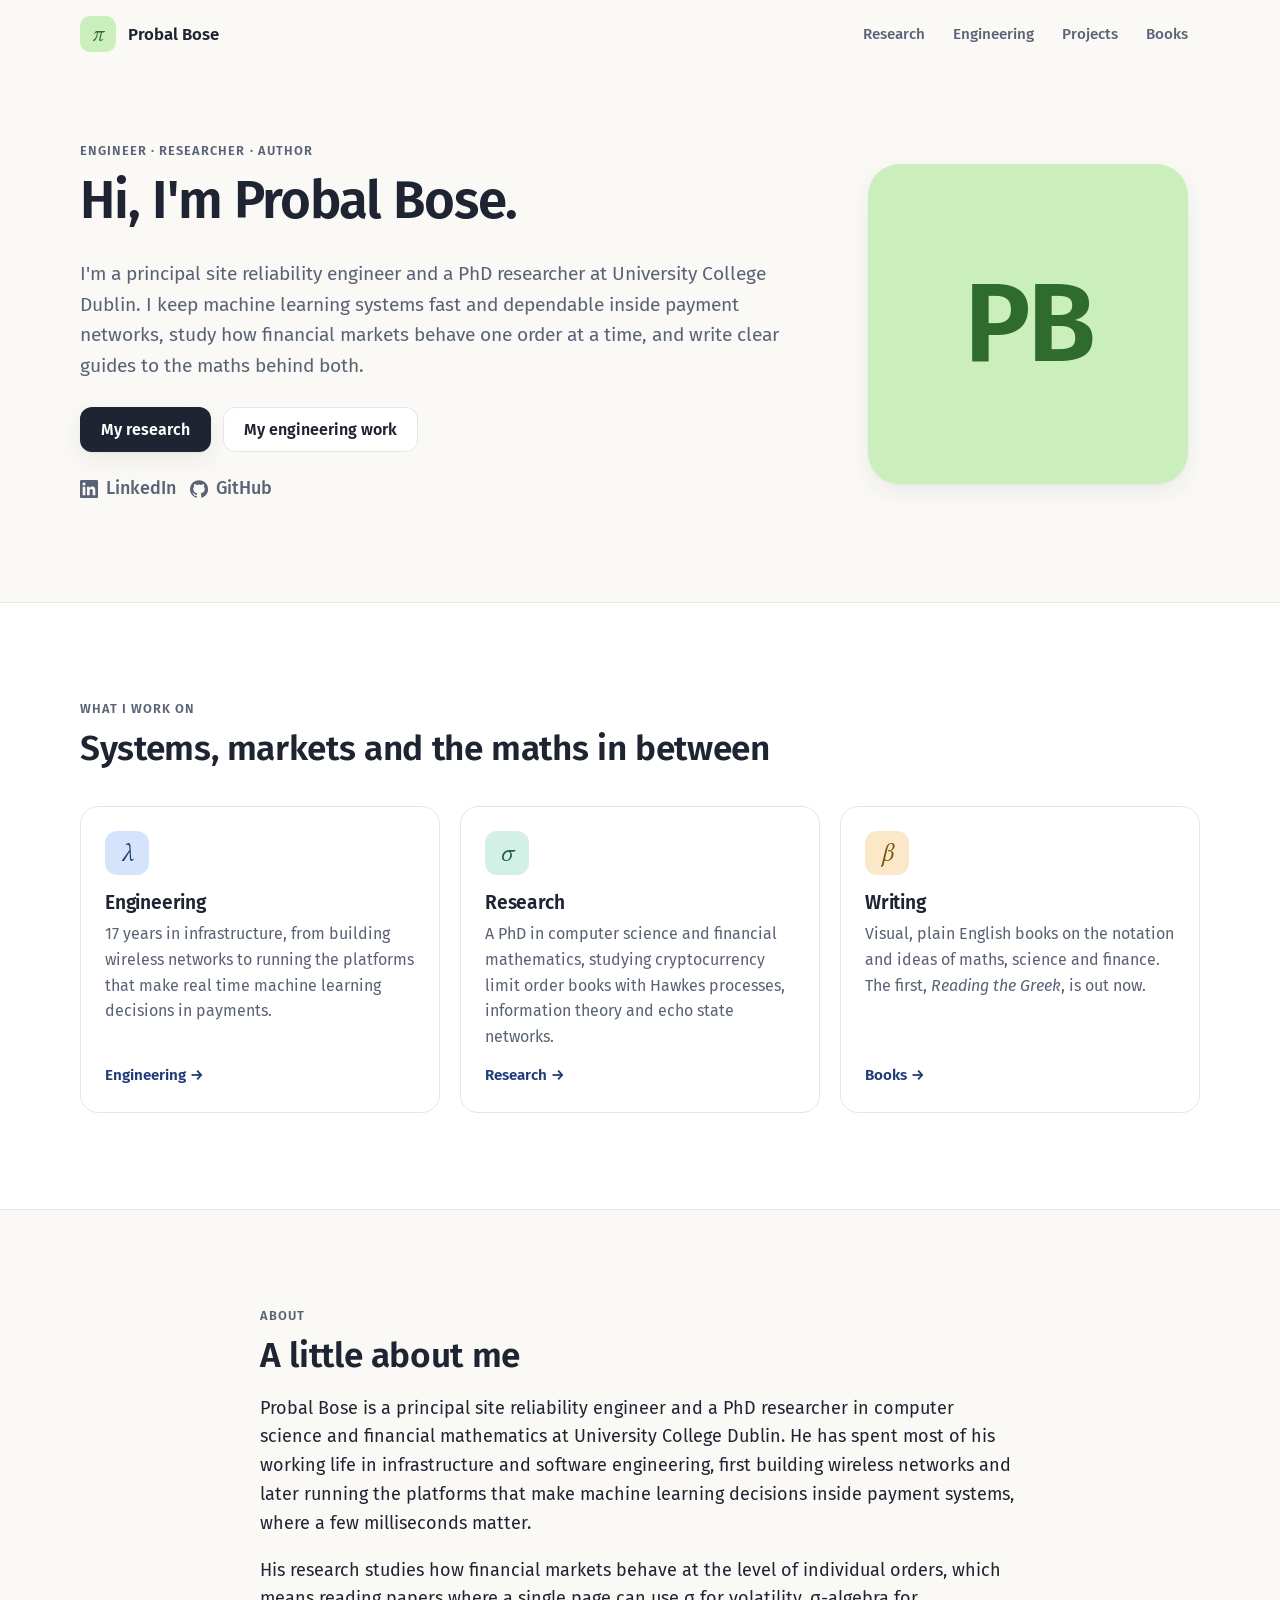
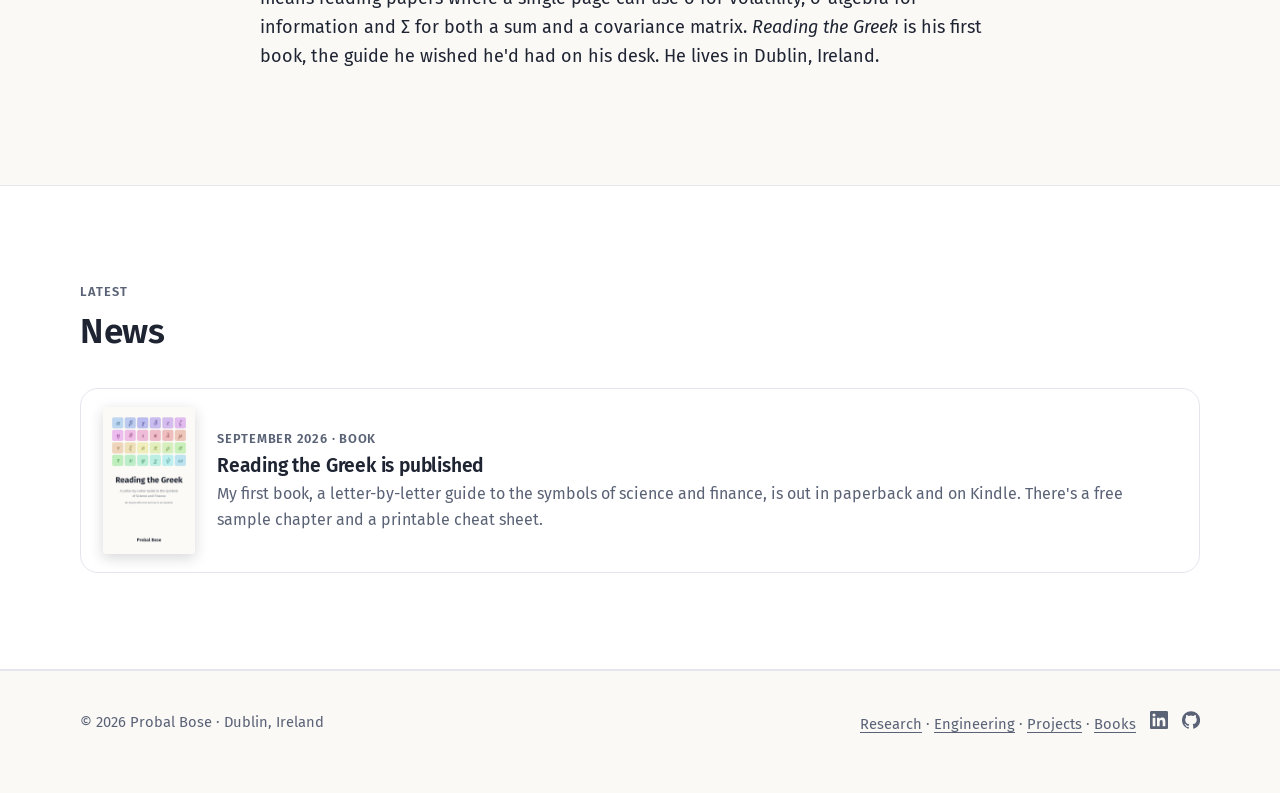
==== index.html @ 9f39d34f "First version of probalbose.com" ====
<!doctype html>
<html lang="en-GB">
<head>
<meta charset="utf-8">
<meta name="viewport" content="width=device-width, initial-scale=1">
<title>Probal Bose · engineer, researcher and author</title>
<meta name="description" content="Probal Bose is a principal site reliability engineer in payments, a PhD researcher in computer science and financial mathematics at University College Dublin, and an author.">
<link rel="canonical" href="https://probalbose.com/">
<meta property="og:type" content="website">
<meta property="og:title" content="Probal Bose">
<meta property="og:description" content="Probal Bose is a principal site reliability engineer in payments, a PhD researcher in computer science and financial mathematics at University College Dublin, and an author.">
<meta property="og:url" content="https://probalbose.com/">
<meta property="og:image" content="https://probalbose.com/assets/img/social-card-home.png">
<meta name="twitter:card" content="summary_large_image">
<meta name="theme-color" content="#FAF9F6">
<link rel="icon" href="/favicon.svg" type="image/svg+xml">
<link rel="apple-touch-icon" href="/apple-touch-icon.png">
<link rel="preload" href="/assets/fonts/FiraSans-Regular.woff2" as="font" type="font/woff2" crossorigin>
<link rel="stylesheet" href="/assets/css/site.css">
<script type="application/ld+json">{
 "@context": "https://schema.org",
 "@type": "Person",
 "name": "Probal Bose",
 "url": "https://probalbose.com/",
 "jobTitle": "Principal Site Reliability Engineer",
 "affiliation": {
  "@type": "CollegeOrUniversity",
  "name": "University College Dublin"
 },
 "homeLocation": {
  "@type": "Place",
  "name": "Dublin, Ireland"
 },
 "sameAs": [
  "https://www.linkedin.com/in/probal-bose-principal-site-reliability-engineer",
  "https://github.com/probalbose",
  "https://www.amazon.com/dp/B0HLDSG5Z5"
 ]
}</script>
</head>
<body>
<a class="skip" href="#main">Skip to content</a>

<header class="site-head">
  <div class="wrap">
    <a class="brand" href="/" aria-label="Probal Bose, home"><span class="mark" aria-hidden="true">π</span><span class="name">Probal Bose</span></a>
    <nav class="nav" aria-label="Main"><a href="/research/">Research</a><a href="/engineering/">Engineering</a><a href="/projects/">Projects</a><a href="/books/">Books</a></nav>
  </div>
</header>

<main id="main">
<section class="hero home-hero">
    <div class="wrap">
      <div>
        <p class="eyebrow">Engineer · Researcher · Author</p>
        <h1>Hi, I'm Probal Bose.</h1>
        <p class="lede">I'm a principal site reliability engineer and a PhD researcher at University College Dublin. I keep machine learning systems fast and dependable inside payment networks, study how financial markets behave one order at a time, and write clear guides to the maths behind both.</p>
        <div class="btns">
          <a class="btn btn-primary" href="/research/">My research</a>
          <a class="btn btn-soft" href="/engineering/">My engineering work</a>
        </div>
        <span class="social btn-row"><a href="https://www.linkedin.com/in/probal-bose-principal-site-reliability-engineer" rel="me noopener" aria-label="LinkedIn"><svg viewBox="0 0 24 24" aria-hidden="true"><path fill="currentColor" d="M20.45 20.45h-3.56v-5.57c0-1.33-.02-3.04-1.85-3.04-1.85 0-2.14 1.45-2.14 2.94v5.67H9.35V9h3.41v1.56h.05c.48-.9 1.64-1.85 3.37-1.85 3.6 0 4.27 2.37 4.27 5.46v6.28zM5.34 7.43a2.06 2.06 0 1 1 0-4.13 2.06 2.06 0 0 1 0 4.13zM7.12 20.45H3.56V9h3.56v11.45zM22.22 0H1.77C.79 0 0 .77 0 1.73v20.54C0 23.23.79 24 1.77 24h20.45c.98 0 1.78-.77 1.78-1.73V1.73C24 .77 23.2 0 22.22 0z"/></svg><span>LinkedIn</span></a><a href="https://github.com/probalbose" rel="me noopener" aria-label="GitHub"><svg viewBox="0 0 24 24" aria-hidden="true"><path fill="currentColor" d="M12 .3a12 12 0 0 0-3.8 23.38c.6.12.83-.26.83-.57v-2c-3.34.73-4.04-1.61-4.04-1.61-.55-1.39-1.34-1.76-1.34-1.76-1.08-.74.09-.73.09-.73 1.2.09 1.83 1.24 1.83 1.24 1.07 1.83 2.8 1.3 3.49 1 .1-.78.42-1.3.76-1.6-2.67-.3-5.47-1.33-5.47-5.93 0-1.31.47-2.38 1.24-3.22-.14-.3-.54-1.52.1-3.18 0 0 1-.32 3.3 1.23a11.5 11.5 0 0 1 6 0c2.28-1.55 3.29-1.23 3.29-1.23.64 1.66.24 2.88.12 3.18a4.65 4.65 0 0 1 1.23 3.22c0 4.61-2.8 5.63-5.48 5.92.42.36.81 1.1.81 2.22v3.29c0 .32.21.7.82.58A12 12 0 0 0 12 .3"/></svg><span>GitHub</span></a></span>
      </div>
      <div class="portrait-col"><div class="portrait" role="img" aria-label="Probal Bose"><span>PB</span></div></div>
    </div>
  </section>

  <section class="band" aria-labelledby="work-title">
    <div class="wrap">
      <div class="section-head">
        <p class="eyebrow">What I work on</p>
        <h2 id="work-title">Systems, markets and the maths in between</h2>
      </div>
      <div class="cards three">
        <a class="card link-card" href="/engineering/">
          <div class="icon" style="background:var(--maths-chip);color:var(--maths-text)">λ</div>
          <h3>Engineering</h3>
          <p>17 years in infrastructure, from building wireless networks to running the platforms that make real time machine learning decisions in payments.</p>
          <span class="more">Engineering →</span>
        </a>
        <a class="card link-card" href="/research/">
          <div class="icon" style="background:var(--stats-chip);color:var(--stats-text)">σ</div>
          <h3>Research</h3>
          <p>A PhD in computer science and financial mathematics, studying cryptocurrency limit order books with Hawkes processes, information theory and echo state networks.</p>
          <span class="more">Research →</span>
        </a>
        <a class="card link-card" href="/books/">
          <div class="icon" style="background:var(--finance-chip);color:var(--finance-text)">β</div>
          <h3>Writing</h3>
          <p>Visual, plain English books on the notation and ideas of maths, science and finance. The first, <i>Reading the Greek</i>, is out now.</p>
          <span class="more">Books →</span>
        </a>
      </div>
    </div>
  </section>

  <section aria-labelledby="about-title">
    <div class="wrap narrow">
      <p class="eyebrow">About</p>
      <h2 id="about-title">A little about me</h2>
      <p>Probal Bose is a principal site reliability engineer and a PhD researcher in computer science and financial mathematics at University College Dublin. He has spent most of his working life in infrastructure and software engineering, first building wireless networks and later running the platforms that make machine learning decisions inside payment systems, where a few milliseconds matter.</p>
      <p>His research studies how financial markets behave at the level of individual orders, which means reading papers where a single page can use σ for volatility, σ-algebra for information and Σ for both a sum and a covariance matrix. <i>Reading the Greek</i> is his first book, the guide he wished he'd had on his desk. He lives in Dublin, Ireland.</p>
    </div>
  </section>

  <section class="band" aria-labelledby="latest-title">
    <div class="wrap">
      <div class="section-head">
        <p class="eyebrow">Latest</p>
        <h2 id="latest-title">News</h2>
      </div>
      <div class="news">
        <a class="news-item" href="/books/reading-the-greek/">
          <img src="/assets/img/cover.webp" width="800" height="1280" loading="lazy" alt="The cover of Reading the Greek">
          <div>
            <p class="date">September 2026 · Book</p>
            <h3>Reading the Greek is published</h3>
            <p>My first book, a letter-by-letter guide to the symbols of science and finance, is out in paperback and on Kindle. There's a free sample chapter and a printable cheat sheet.</p>
          </div>
        </a>
      </div>
    </div>
  </section>
</main>

<footer class="site-foot">
  <div class="wrap">
    <span>© 2026 Probal Bose · Dublin, Ireland</span>
    <span class="foot-links"><a href="/research/">Research</a> · <a href="/engineering/">Engineering</a> · <a href="/projects/">Projects</a> · <a href="/books/">Books</a><span class="social foot-social"><a href="https://www.linkedin.com/in/probal-bose-principal-site-reliability-engineer" rel="me noopener" aria-label="LinkedIn"><svg viewBox="0 0 24 24" aria-hidden="true"><path fill="currentColor" d="M20.45 20.45h-3.56v-5.57c0-1.33-.02-3.04-1.85-3.04-1.85 0-2.14 1.45-2.14 2.94v5.67H9.35V9h3.41v1.56h.05c.48-.9 1.64-1.85 3.37-1.85 3.6 0 4.27 2.37 4.27 5.46v6.28zM5.34 7.43a2.06 2.06 0 1 1 0-4.13 2.06 2.06 0 0 1 0 4.13zM7.12 20.45H3.56V9h3.56v11.45zM22.22 0H1.77C.79 0 0 .77 0 1.73v20.54C0 23.23.79 24 1.77 24h20.45c.98 0 1.78-.77 1.78-1.73V1.73C24 .77 23.2 0 22.22 0z"/></svg><span>LinkedIn</span></a><a href="https://github.com/probalbose" rel="me noopener" aria-label="GitHub"><svg viewBox="0 0 24 24" aria-hidden="true"><path fill="currentColor" d="M12 .3a12 12 0 0 0-3.8 23.38c.6.12.83-.26.83-.57v-2c-3.34.73-4.04-1.61-4.04-1.61-.55-1.39-1.34-1.76-1.34-1.76-1.08-.74.09-.73.09-.73 1.2.09 1.83 1.24 1.83 1.24 1.07 1.83 2.8 1.3 3.49 1 .1-.78.42-1.3.76-1.6-2.67-.3-5.47-1.33-5.47-5.93 0-1.31.47-2.38 1.24-3.22-.14-.3-.54-1.52.1-3.18 0 0 1-.32 3.3 1.23a11.5 11.5 0 0 1 6 0c2.28-1.55 3.29-1.23 3.29-1.23.64 1.66.24 2.88.12 3.18a4.65 4.65 0 0 1 1.23 3.22c0 4.61-2.8 5.63-5.48 5.92.42.36.81 1.1.81 2.22v3.29c0 .32.21.7.82.58A12 12 0 0 0 12 .3"/></svg><span>GitHub</span></a></span></span>
  </div>
</footer>

<script src="/assets/js/letters.js"></script>
<script src="/assets/js/main.js"></script>
</body>
</html>
---- assets/css/site.css ----
/* probalbose.com: styled after Reading the Greek (pastel tiles, 4 field colours,
   Fira Sans for text, Libertinus Serif italic for Greek letters). */

@font-face { font-family: "Fira Sans"; src: url("../fonts/FiraSans-Regular.woff2") format("woff2"); font-weight: 400; font-display: swap; }
@font-face { font-family: "Fira Sans"; src: url("../fonts/FiraSans-Italic.woff2") format("woff2"); font-weight: 400; font-style: italic; font-display: swap; }
@font-face { font-family: "Fira Sans"; src: url("../fonts/FiraSans-Medium.woff2") format("woff2"); font-weight: 500; font-display: swap; }
@font-face { font-family: "Fira Sans"; src: url("../fonts/FiraSans-SemiBold.woff2") format("woff2"); font-weight: 600; font-display: swap; }
@font-face { font-family: "Fira Mono"; src: url("../fonts/FiraMono-Regular.woff2") format("woff2"); font-weight: 400; font-display: swap; }
@font-face { font-family: "Libertinus Serif"; src: url("../fonts/LibertinusSerif-Regular.woff2") format("woff2"); font-weight: 400; font-display: swap; }
@font-face { font-family: "Libertinus Serif"; src: url("../fonts/LibertinusSerif-Italic.woff2") format("woff2"); font-weight: 400; font-style: italic; font-display: swap; }
@font-face { font-family: "Libertinus Serif"; src: url("../fonts/LibertinusSerif-Semibold.woff2") format("woff2"); font-weight: 600; font-display: swap; }

:root {
  color-scheme: light;
  --paper: #FAF9F6;
  --card: #FFFFFF;
  --ink: #1F2433;
  --soft: #5A6276;
  --faint: #8A91A3;
  --rule: #E4E6EC;
  --accent: #1E3A78;

  --maths-line: #4C7BD9;   --maths-chip: #D6E4FB;   --maths-text: #1E3A78;   --maths-tint: #F4F8FE;
  --physics-line: #8B6FD6; --physics-chip: #E4DBFA; --physics-text: #4B2F8F; --physics-tint: #F8F5FE;
  --stats-line: #3AA586;   --stats-chip: #D2F0E6;   --stats-text: #1D5E4B;   --stats-tint: #F3FBF8;
  --finance-line: #DE9B3A; --finance-chip: #FBE8C8; --finance-text: #7A4E0F; --finance-tint: #FFFAF1;

  --sigma-tint: #CAEFBC; --sigma-deep: #2E6B2C;

  --radius: 18px;
  --shadow: 0 1px 2px rgba(31, 36, 51, .05), 0 8px 24px rgba(31, 36, 51, .07);
  --wrap: 1120px;
}

*, *::before, *::after { box-sizing: border-box; }
html { -webkit-text-size-adjust: 100%; scroll-behavior: smooth; }
body {
  margin: 0; background: var(--paper); color: var(--ink);
  font: 400 18px/1.6 "Fira Sans", system-ui, -apple-system, "Segoe UI", sans-serif;
  -webkit-font-smoothing: antialiased; text-rendering: optimizeLegibility;
}
img { max-width: 100%; height: auto; display: block; }
a { color: var(--accent); text-underline-offset: 3px; text-decoration-thickness: 1px; }
a:hover { text-decoration-thickness: 2px; }
:focus-visible { outline: 3px solid var(--maths-line); outline-offset: 3px; border-radius: 6px; }
h1, h2, h3 { text-wrap: balance; line-height: 1.2; letter-spacing: -.01em; margin: 0 0 .5em; font-weight: 600; }
h1 { font-size: clamp(2.1rem, 4.6vw, 3.3rem); letter-spacing: -.02em; }
h2 { font-size: clamp(1.6rem, 3vw, 2.2rem); }
h3 { font-size: 1.2rem; }
p { margin: 0 0 1em; }
.greek { font-family: "Libertinus Serif", serif; font-style: italic; font-weight: 400; }
.mono { font-family: "Fira Mono", ui-monospace, monospace; font-size: .9em; }
.wrap { width: min(var(--wrap), 100% - 32px); margin-inline: auto; }
.lede { font-size: 1.2rem; color: var(--soft); max-width: 38em; }
.eyebrow { font-size: .8rem; font-weight: 600; letter-spacing: .08em; text-transform: uppercase; color: var(--soft); margin-bottom: .6em; }
.skip { position: absolute; left: -999px; top: 8px; background: var(--card); padding: 8px 14px; border-radius: 8px; z-index: 10; }
.skip:focus { left: 16px; }

/* header */
.site-head { position: sticky; top: 0; z-index: 5; background: color-mix(in srgb, var(--paper) 88%, transparent);
  backdrop-filter: saturate(1.4) blur(10px); -webkit-backdrop-filter: saturate(1.4) blur(10px); border-bottom: 1px solid transparent; }
.site-head.scrolled { border-bottom-color: var(--rule); }
.site-head .wrap { display: flex; align-items: center; justify-content: space-between; gap: 16px; height: 68px; }
.brand { display: inline-flex; align-items: center; gap: 12px; color: var(--ink); text-decoration: none; font-weight: 600; font-size: 1.05rem; }
.brand .mark { width: 36px; height: 36px; border-radius: 10px; display: grid; place-items: center;
  background: var(--sigma-tint); color: var(--sigma-deep); font: italic 400 22px/1 "Libertinus Serif", serif; }
.nav { display: flex; gap: 4px; }
.nav a { color: var(--soft); text-decoration: none; font-weight: 500; font-size: .95rem; padding: 8px 12px; border-radius: 10px; }
.nav a:hover, .nav a[aria-current="page"] { color: var(--ink); background: rgba(31, 36, 51, .06); }

/* buttons */
.btns { display: flex; flex-wrap: wrap; gap: 12px; margin-top: 1.4em; }
.btn { display: inline-flex; align-items: center; gap: 10px; padding: 12px 20px; border-radius: 12px; font-weight: 600; font-size: 1rem;
  text-decoration: none; border: 1px solid transparent; transition: transform .15s ease, box-shadow .15s ease; line-height: 1.2; }
.btn:hover { transform: translateY(-1px); text-decoration: none; }
.btn-primary { background: var(--ink); color: #fff; box-shadow: var(--shadow); }
.btn-soft { background: var(--card); color: var(--ink); border-color: var(--rule); }
.btn small { font-weight: 400; color: inherit; opacity: .75; white-space: nowrap; }

/* sections */
section { padding: clamp(56px, 8vw, 96px) 0; }
.section-head { max-width: 44em; margin-bottom: 36px; }
.band { background: var(--card); border-block: 1px solid var(--rule); }

/* hero */
.hero { padding-top: clamp(40px, 6vw, 72px); }
.hero .wrap { display: grid; grid-template-columns: 1.1fr .9fr; gap: clamp(32px, 5vw, 64px); align-items: center; }
.hero h1 .wave { color: var(--sigma-deep); }
.tiles { display: grid; grid-template-columns: repeat(6, 1fr); gap: 10px; }
.tiles span { aspect-ratio: 1; border-radius: 14px; display: grid; place-items: center;
  font: italic 400 clamp(22px, 2.6vw, 34px)/1 "Libertinus Serif", serif; }

/* book feature */
.hero .wrap.book { grid-template-columns: minmax(220px, 360px) 1fr; }
.book { display: grid; grid-template-columns: minmax(220px, 340px) 1fr; gap: clamp(28px, 5vw, 64px); align-items: center; }
.cover { border-radius: 6px; box-shadow: 0 2px 4px rgba(0,0,0,.08), 0 18px 40px rgba(31,36,51,.18); }
.book h2 .sub { display: block; font-size: .55em; font-weight: 400; color: var(--soft); margin-top: .5em; letter-spacing: 0; line-height: 1.35; }
.chips { display: flex; flex-wrap: wrap; gap: 8px; margin: 18px 0; }
.chip { font-size: .8rem; font-weight: 600; padding: 5px 12px; border-radius: 99px; }
.chip.maths { background: var(--maths-chip); color: var(--maths-text); }
.chip.physics { background: var(--physics-chip); color: var(--physics-text); }
.chip.stats { background: var(--stats-chip); color: var(--stats-text); }
.chip.finance { background: var(--finance-chip); color: var(--finance-text); }

/* cards */
.cards { display: grid; grid-template-columns: repeat(auto-fit, minmax(240px, 1fr)); gap: 20px; }
.card { background: var(--card); border: 1px solid var(--rule); border-radius: var(--radius); padding: 24px; }
.card h3 { margin-bottom: .4em; }
.card p { color: var(--soft); margin: 0; font-size: 1rem; }
.card .icon { width: 44px; height: 44px; border-radius: 12px; display: grid; place-items: center; margin-bottom: 16px;
  font: italic 400 26px/1 "Libertinus Serif", serif; }

/* about */
.about { display: grid; grid-template-columns: 1fr 1.4fr; gap: clamp(28px, 5vw, 64px); align-items: start; }
.about .portrait { aspect-ratio: 1; border-radius: 28px; background: var(--sigma-tint); display: grid; place-items: center;
  color: var(--sigma-deep); font: italic 400 clamp(96px, 14vw, 160px)/1 "Libertinus Serif", serif; }
.facts { list-style: none; padding: 0; margin: 20px 0 0; display: grid; gap: 10px; }
.facts li { display: flex; gap: 12px; align-items: baseline; color: var(--soft); }
.facts li b { color: var(--ink); font-weight: 600; min-width: 7.5em; }

/* downloads */
.downloads { display: grid; grid-template-columns: repeat(auto-fit, minmax(300px, 1fr)); gap: 24px; }
.download { background: var(--card); border: 1px solid var(--rule); border-radius: var(--radius); overflow: hidden; display: flex; flex-direction: column; }
.download .preview { background: #EEF0F4; padding: 28px 28px 0; height: 280px; overflow: hidden; }
.download .preview img { border-radius: 6px 6px 0 0; box-shadow: 0 6px 24px rgba(31,36,51,.16); margin-inline: auto; width: 82%; }
.download .body { padding: 24px; display: flex; flex-direction: column; gap: 6px; flex: 1; }
.download .body p { color: var(--soft); font-size: 1rem; }
.download .btn { align-self: flex-start; margin-top: auto; }

/* book page */
.buy-grid { display: grid; grid-template-columns: repeat(auto-fit, minmax(230px, 1fr)); gap: 14px; margin-top: 22px; }
.store { background: var(--card); border: 1px solid var(--rule); border-radius: 14px; padding: 16px 18px; }
.store h3 { font-size: 1rem; margin-bottom: 10px; }
.store a { display: flex; justify-content: space-between; gap: 8px; padding: 8px 0; border-top: 1px solid var(--rule); text-decoration: none; color: var(--ink); font-weight: 500; font-size: .98rem; }
.store a:first-of-type { border-top: 0; }
.store a span { color: var(--soft); font-weight: 400; }
.store a:hover { color: var(--accent); }
.note { font-size: .9rem; color: var(--faint); margin-top: 12px; }

.fields { display: grid; grid-template-columns: repeat(4, 1fr); gap: 18px; }
.field { border-radius: var(--radius); overflow: hidden; background: var(--card); border: 1px solid var(--rule); }
.field img { width: 100%; }
.field .body { padding: 16px 18px 20px; }
.field h3 { font-size: 1.05rem; margin-bottom: .3em; }
.field p { font-size: .95rem; color: var(--soft); margin: 0; }

.spread { border-radius: var(--radius); overflow: hidden; box-shadow: var(--shadow); background: #ECEEF2; }
.trio { display: grid; grid-template-columns: repeat(3, 1fr); gap: 20px; margin-top: 28px; }
.trio figure { margin: 0; background: var(--card); border: 1px solid var(--rule); border-radius: var(--radius); overflow: hidden; }
.trio figcaption { padding: 14px 18px 18px; font-size: .95rem; color: var(--soft); }
.trio figcaption b { display: block; color: var(--ink); font-size: 1.02rem; margin-bottom: 2px; }

/* letter explorer */
.explorer { display: grid; grid-template-columns: 1fr minmax(300px, 400px); gap: 28px; align-items: start; }
.letter-grid { display: grid; grid-template-columns: repeat(6, 1fr); gap: 10px; }
.letter-grid button { aspect-ratio: 1; border: 0; border-radius: 14px; cursor: pointer; display: grid; place-items: center;
  font: italic 400 clamp(22px, 2.8vw, 36px)/1 "Libertinus Serif", serif; transition: transform .12s ease, box-shadow .12s ease; }
.letter-grid button:hover { transform: translateY(-2px); box-shadow: var(--shadow); }
.letter-grid button[aria-pressed="true"] { box-shadow: 0 0 0 3px var(--ink); }
.letter-card { background: var(--card); border: 1px solid var(--rule); border-radius: var(--radius); overflow: hidden; position: sticky; top: 88px; }
.letter-card .top { display: flex; gap: 16px; align-items: center; padding: 18px 20px; }
.letter-card .big { font: italic 400 52px/1 "Libertinus Serif", serif; min-width: 1.9em; text-align: center; }
.letter-card .name { font-weight: 600; font-size: 1.3rem; }
.letter-card .say { color: var(--ink); font-size: .95rem; }
.letter-card dl { margin: 0; padding: 8px 20px 18px; display: grid; gap: 10px; }
.letter-card dt { font-size: .75rem; font-weight: 600; letter-spacing: .06em; text-transform: uppercase; }
.letter-card dd { margin: 2px 0 0; font-size: .98rem; }
.letter-card dd.none { color: var(--faint); font-style: italic; }
.letter-card dt.maths { color: var(--maths-text); } .letter-card dt.physics { color: var(--physics-text); }
.letter-card dt.stats { color: var(--stats-text); } .letter-card dt.finance { color: var(--finance-text); }

.details { display: grid; grid-template-columns: repeat(4, 1fr); gap: 0; border: 1px solid var(--rule); border-radius: var(--radius); background: var(--card); overflow: hidden; }
.details div { padding: 16px 20px; border-right: 1px solid var(--rule); border-bottom: 1px solid var(--rule); margin: 0 -1px -1px 0; }
.details dt { font-size: .78rem; color: var(--soft); text-transform: uppercase; letter-spacing: .06em; font-weight: 600; }
.details dd { margin: 4px 0 0; font-weight: 500; }

/* footer */
.site-foot { padding: 40px 0 56px; color: var(--soft); font-size: .92rem; border-top: 1px solid var(--rule); }
.site-foot .wrap { display: flex; flex-wrap: wrap; justify-content: space-between; gap: 16px; }
.site-foot a { color: var(--soft); }

/* responsive */
@media (max-width: 900px) {
  .hero .wrap, .book, .about, .explorer { grid-template-columns: 1fr; }
  .hero .tiles { max-width: 460px; }
  .book .cover-col { max-width: 260px; }
  .fields { grid-template-columns: repeat(2, 1fr); }
  .details { grid-template-columns: repeat(2, 1fr); }
  .hero .wrap.book { grid-template-columns: 1fr; }
  .trio { grid-template-columns: 1fr; }
  .letter-card { position: static; }
  .about .portrait { max-width: 220px; }
}
@media (max-width: 560px) {
  body { font-size: 17px; }
  .nav a { padding: 8px 8px; font-size: .9rem; }
  .brand .name { display: none; }
  .fields { grid-template-columns: 1fr; }
  .letter-grid { gap: 7px; }
  .letter-grid button, .tiles span { border-radius: 10px; }
  .download .preview { height: 220px; }
}
@media (prefers-reduced-motion: reduce) { * { transition: none !important; scroll-behavior: auto !important; } }

/* ---- personal site layout (v2) ---- */
.wrap.narrow { width: min(760px, 100% - 32px); }
.page-hero { padding-bottom: clamp(32px, 5vw, 56px); }
.page-hero .wrap { display: block; }
.page-hero h1 { font-size: clamp(2rem, 4.2vw, 3rem); }
.eyebrow a { color: inherit; text-decoration: none; }
.eyebrow a:hover { text-decoration: underline; }

.home-hero .wrap { grid-template-columns: 1.35fr .65fr; }
.portrait-col { display: flex; justify-content: center; }
.portrait { width: min(320px, 100%); aspect-ratio: 1; border-radius: 32px; background: var(--sigma-tint); display: grid; place-items: center;
  box-shadow: var(--shadow); object-fit: cover; }
.portrait span { font: 600 clamp(64px, 9vw, 112px)/1 "Fira Sans", sans-serif; color: var(--sigma-deep); letter-spacing: -.03em; }

.social { display: inline-flex; gap: 14px; align-items: center; }
.social a { display: inline-flex; align-items: center; gap: 8px; color: var(--soft); text-decoration: none; font-weight: 500; }
.social a:hover { color: var(--ink); }
.social svg { width: 18px; height: 18px; }
.social.btn-row { margin-top: 22px; }
.foot-social { margin-left: 14px; }
.foot-social span { display: none; }

.cards.three { grid-template-columns: repeat(3, 1fr); }
.link-card { display: flex; flex-direction: column; text-decoration: none; color: var(--ink); transition: transform .15s ease, box-shadow .15s ease; }
.link-card:hover { transform: translateY(-2px); box-shadow: var(--shadow); }
.link-card p { margin-bottom: 14px; }
.link-card .more { margin-top: auto; font-weight: 600; color: var(--accent); font-size: .95rem; }

.news { display: grid; gap: 16px; }
.news-item { display: grid; grid-template-columns: 92px 1fr; gap: 22px; align-items: center; background: var(--card); border: 1px solid var(--rule);
  border-radius: var(--radius); padding: 18px 22px; text-decoration: none; color: var(--ink); }
.news-item:hover { box-shadow: var(--shadow); }
.news-item img { border-radius: 4px; box-shadow: 0 4px 14px rgba(31,36,51,.18); }
.news-item h3 { margin-bottom: .25em; }
.news-item p { margin: 0; color: var(--soft); font-size: 1rem; }
.news-item .date { font-size: .8rem; font-weight: 600; letter-spacing: .06em; text-transform: uppercase; margin-bottom: 4px; }

.timeline { list-style: none; margin: 24px 0 0; padding: 0; display: grid; gap: 26px; position: relative; }
.timeline::before { content: ""; position: absolute; left: 21px; top: 10px; bottom: 10px; width: 2px; background: var(--rule); }
.timeline li { display: grid; grid-template-columns: 44px 1fr; gap: 18px; position: relative; }
.timeline .dot { width: 44px; height: 44px; border-radius: 12px; display: grid; place-items: center; font: italic 400 24px/1 "Libertinus Serif", serif; }
.timeline h3 { margin: 8px 0 .3em; }
.timeline p { margin: 0; color: var(--soft); }

.projects { display: grid; gap: 22px; }
.project { background: var(--card); border: 1px solid var(--rule); border-radius: var(--radius); padding: 26px 28px; }
.project .p-head { display: flex; gap: 16px; align-items: center; margin-bottom: 14px; }
.project .icon { width: 48px; height: 48px; flex: none; border-radius: 12px; display: grid; place-items: center; font: italic 400 28px/1 "Libertinus Serif", serif; }
.project h2 { font-size: 1.35rem; margin: 0; }
.project p { color: var(--soft); }
.status { margin: 2px 0 0; font-size: .85rem; font-weight: 600; color: var(--soft); }
.status.soon { color: var(--finance-text); }
.tags { display: flex; flex-wrap: wrap; gap: 8px; margin: 0; }
.tags span { font-size: .8rem; font-weight: 500; padding: 4px 10px; border-radius: 99px; background: #F0F1F4; color: var(--soft); }

.book-row { display: grid; grid-template-columns: minmax(180px, 260px) 1fr; gap: clamp(24px, 4vw, 48px); align-items: center; }
.book-row h2 a { color: var(--ink); text-decoration: none; }
.book-row h2 .sub { display: block; font-size: .55em; font-weight: 400; color: var(--soft); margin-top: .5em; letter-spacing: 0; line-height: 1.35; }
.note-lg { font-size: 1.1rem; color: var(--soft); margin: 0; }

@media (max-width: 900px) {
  .home-hero .wrap { grid-template-columns: 1fr; }
  .portrait-col { justify-content: flex-start; }
  .portrait { width: 200px; border-radius: 24px; }
  .cards.three { grid-template-columns: 1fr; }
  .book-row { grid-template-columns: 1fr; }
  .book-row .cover-link { max-width: 220px; }
}
@media (max-width: 560px) {
  .nav { gap: 0; }
  .nav a { padding: 8px 6px; font-size: .85rem; }
  .news-item { grid-template-columns: 64px 1fr; padding: 14px 16px; gap: 14px; }
  .project { padding: 20px; }
}
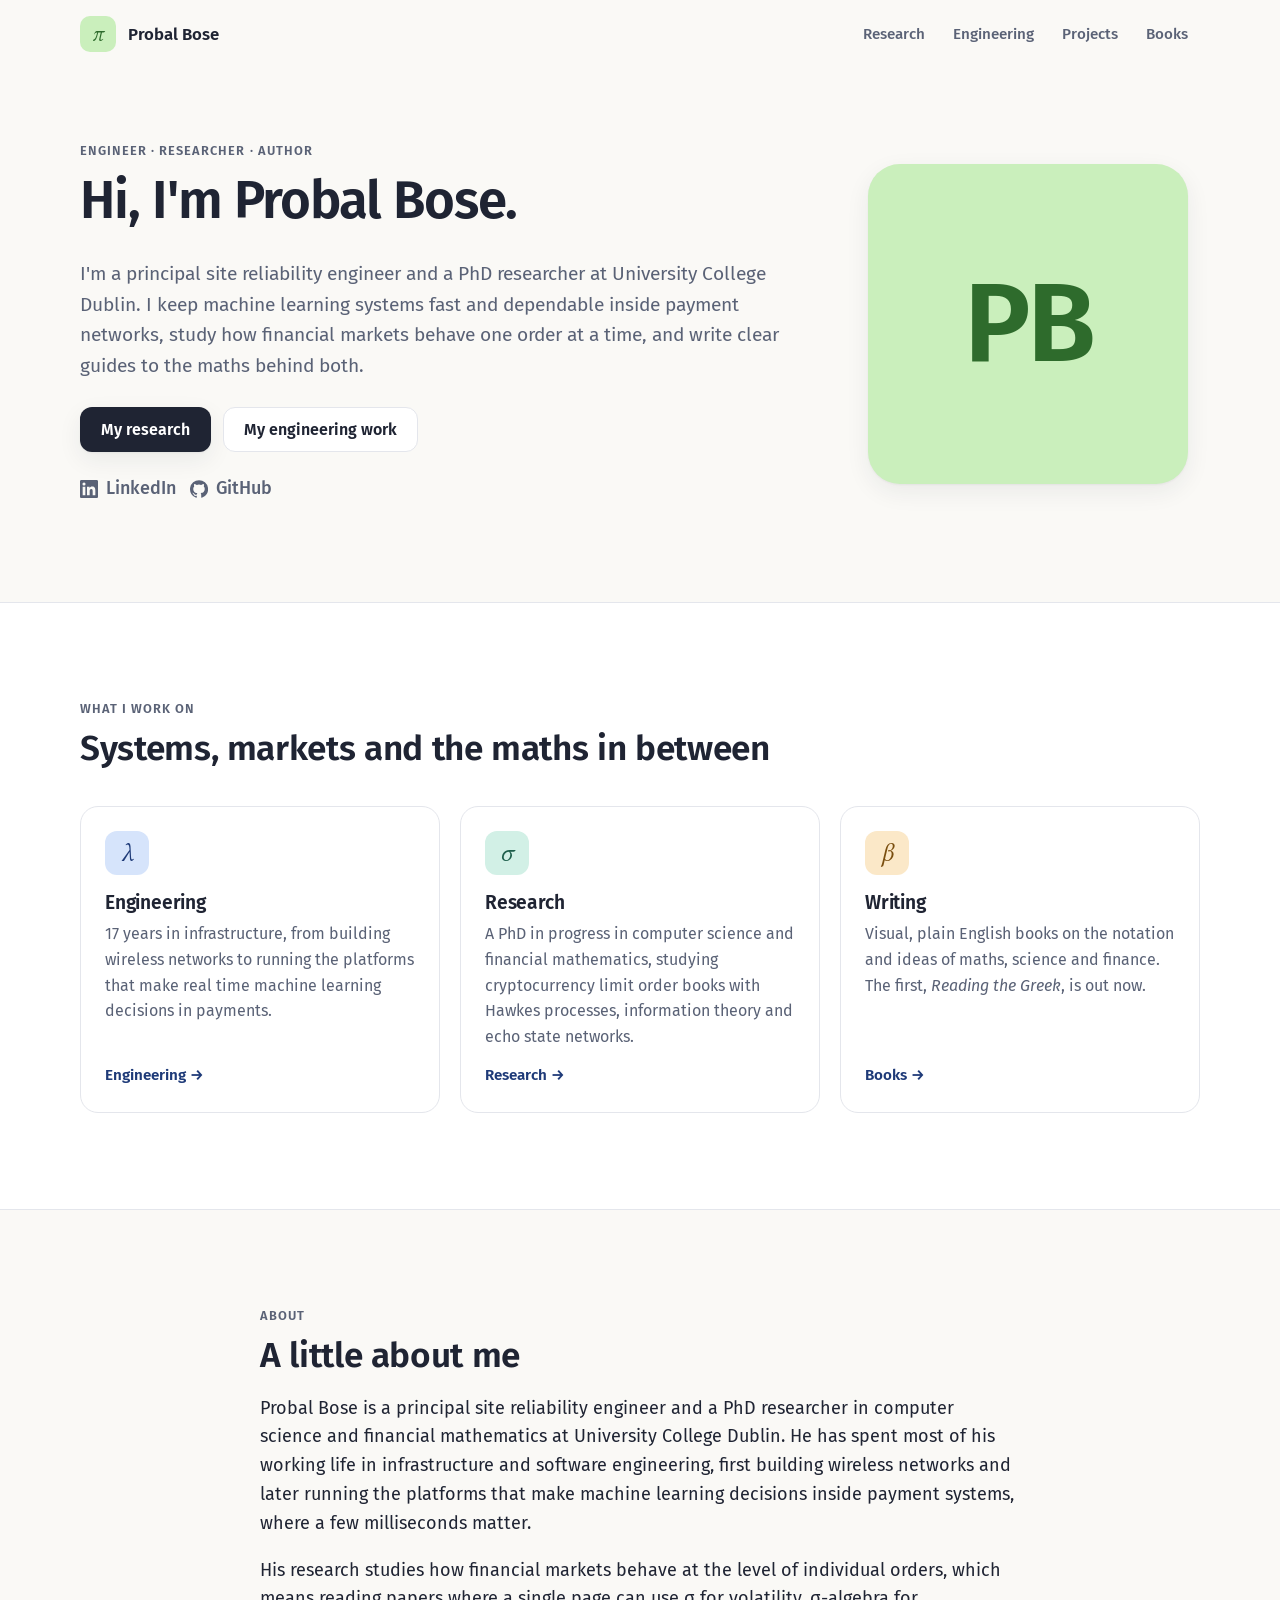
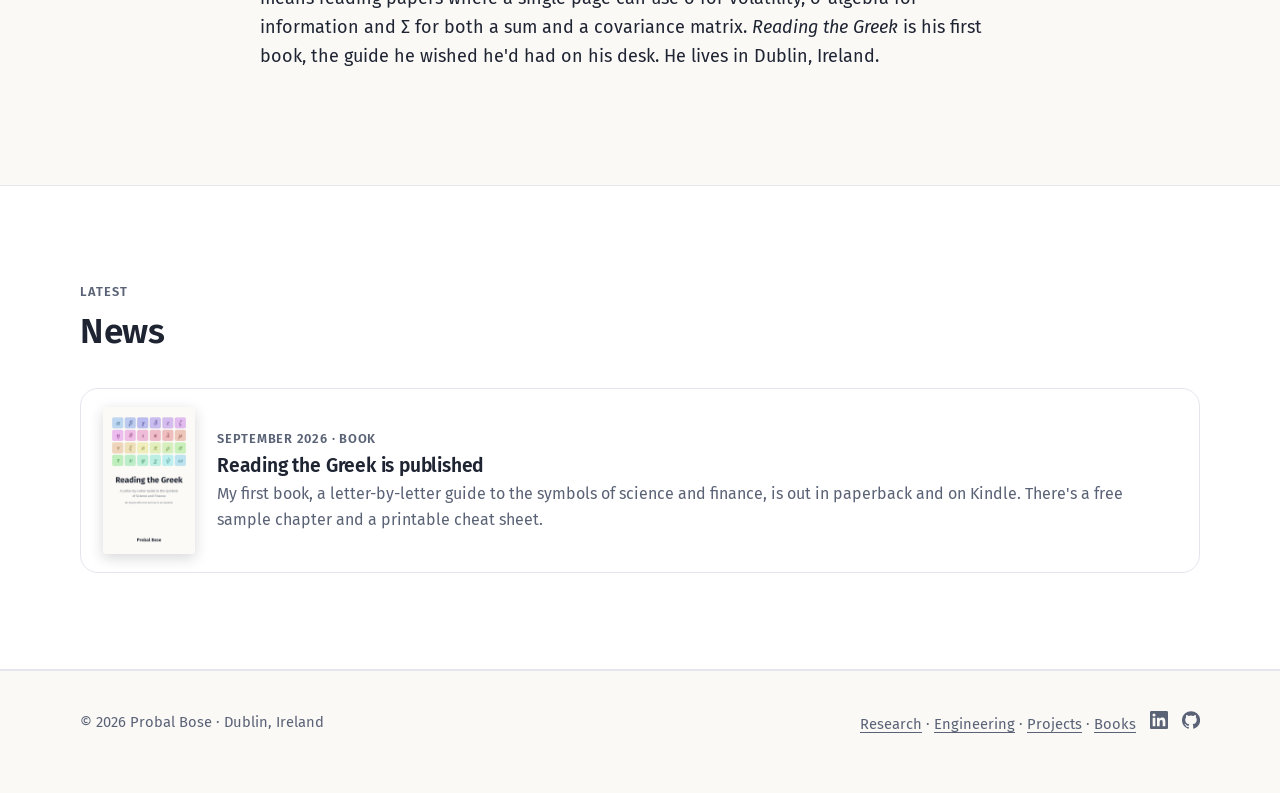
==== commit 4175ef0d: "Clarify PhD in progress; Kafka planned" ====
--- a/index.html
+++ b/index.html
@@ -34,7 +34,7 @@
  "sameAs": [
   "https://www.linkedin.com/in/probal-bose-principal-site-reliability-engineer",
   "https://github.com/probalbose",
-  "https://www.amazon.com/dp/B0HLDSG5Z5"
+  "https://www.amazon.com/author/probalbose"
  ]
 }</script>
 </head>
@@ -81,7 +81,7 @@
         <a class="card link-card" href="/research/">
           <div class="icon" style="background:var(--stats-chip);color:var(--stats-text)">σ</div>
           <h3>Research</h3>
-          <p>A PhD in computer science and financial mathematics, studying cryptocurrency limit order books with Hawkes processes, information theory and echo state networks.</p>
+          <p>A PhD in progress in computer science and financial mathematics, studying cryptocurrency limit order books with Hawkes processes, information theory and echo state networks.</p>
           <span class="more">Research →</span>
         </a>
         <a class="card link-card" href="/books/">
